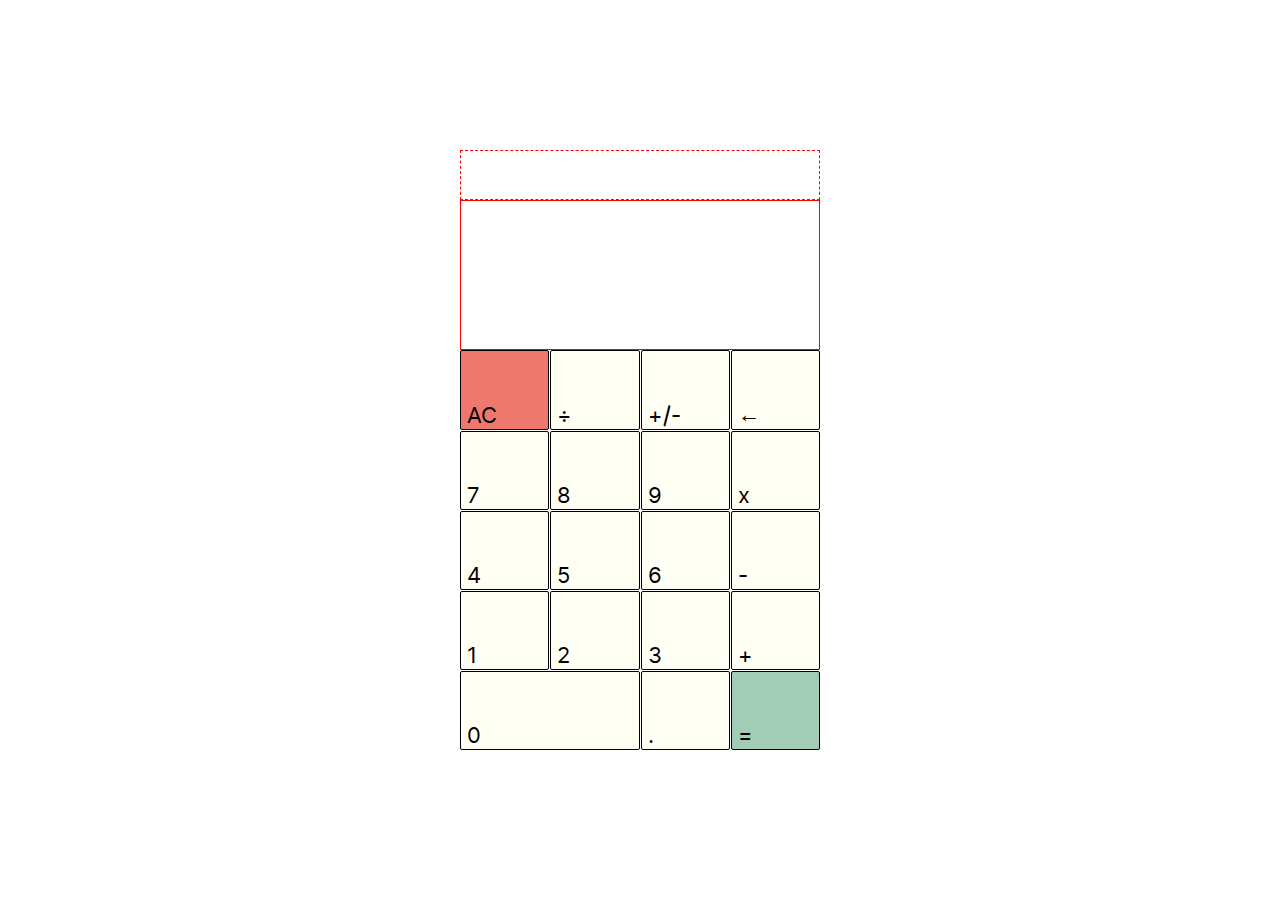
==== index.html @ 16c14b1d "Added fonts" ====
<!DOCTYPE html>
<html lang="en-us">
    <head>
        <meta charset="UTF-8" />
        <meta http-equiv="X-UA-Compatible" content="IE=edge" />
        <meta name="viewport" content="width=device-width, initial-scale=1.0" />
        <meta name="description" content="calculator" />

        <link rel="stylesheet" href="./styles/style.css" />
        <script type="module" src="./scripts/main.js"></script>

        <link
            rel="icon"
            href="data:image/svg+xml,<svg xmlns=%22http://www.w3.org/2000/svg%22 viewBox=%220 0 100 100%22><text y=%22.9em%22 font-size=%2290%22>🤯</text></svg>"
        />
        <!-- 
            🕶 🍔 👻 🤯 🙅 🤣 😭 👍
        -->
        <title>calcu almost done</title>
    </head>
    <body>
        <header></header>
        <main>
            <div id="header"></div>
            <div id="display"></div>

            <div id="keypad">
                <button type="button" data-action="ac">AC</button>
                <button type="button" data-action="operator">÷</button>
                <button type="button" data-action="invert">+/-</button>
                <button type="button" data-action="back">←</button>
                <button type="button" data-action="number">7</button>
                <button type="button" data-action="number">8</button>
                <button type="button" data-action="number">9</button>
                <button type="button" data-action="operator">x</button>
                <button type="button" data-action="number">4</button>
                <button type="button" data-action="number">5</button>
                <button type="button" data-action="number">6</button>
                <button type="button" data-action="operator">-</button>
                <button type="button" data-action="number">1</button>
                <button type="button" data-action="number">2</button>
                <button type="button" data-action="number">3</button>
                <button type="button" data-action="operator">+</button>
                <button type="button" data-action="number">0</button>
                <button type="button" data-action="decimal">.</button>
                <button type="button" data-action="equals">=</button>
            </div>
        </main>
        <footer></footer>
    </body>
</html>
---- styles/style.css ----
/* style.css */

@font-face {
    font-family: 'calc';
    src: url('../fonts/calculator-webfont.woff2') format('woff2'),
        url('../fonts/calculator-webfont.woff') format('woff');
    font-weight: normal;
    font-style: normal;
}

@font-face {
    font-family: 'casio';
    src: url('../fonts/casio-webfont.woff2') format('woff2'),
        url('../fonts/casio-webfont.woff') format('woff');
    font-weight: normal;
    font-style: normal;
}

@font-face {
    font-family: 'inter';
    src: url('../fonts/inter-variablefont_slntwght-webfont.woff2')
            format('woff2'),
        url('../fonts/inter-variablefont_slntwght-webfont.woff') format('woff');
    font-weight: normal;
    font-style: normal;
}

@font-face {
    font-family: 'subjectivity';
    src: url('../fonts/subjectivity-regular-webfont.woff2') format('woff2'),
        url('../fonts/subjectivity-regular-webfont.woff') format('woff');
    font-weight: normal;
    font-style: normal;
}

:root {
    --font: 'inter';
}

html {
    font-family: var(--font), sans-serif;
}

body {
    display: flex;
    flex-flow: column wrap;
    height: 100vh;
    justify-content: center;
    align-items: center;
    font-family: var(--font), sans-serif;
    margin: 0;
    padding: 0;
}

main {
    width: 360px;
    height: 600px;
    display: grid;
    margin: 0;
    padding: 0;
    grid-template-rows: 0.5fr 1.5fr 4fr;
}

#keypad {
    display: grid;
    grid-template-columns: repeat(4, minmax(0, 1fr));
    gap: 1px;
    border-radius: 2px;
}

#header {
    border: 1px dashed red;
}

#display {
    border: 0.5px solid red;
    text-align: end;
    justify-content: center;
    font-size: 3rem;
    overflow: hidden;
    padding: 0.4rem;
}

button:nth-child(1) {
    background-color: #ee786e;
}

button:nth-child(17) {
    grid-column: span 2;
}

button:nth-child(19) {
    background-color: #a2ccb6;
}

button {
    font-family: var(--font), sans-serif;
    font-size: 1.4rem;
    border: 1px solid #000000;
    background-color: #fffff4;
    border-radius: 2px;
    display: inline-flex;
    align-items: flex-end;
}
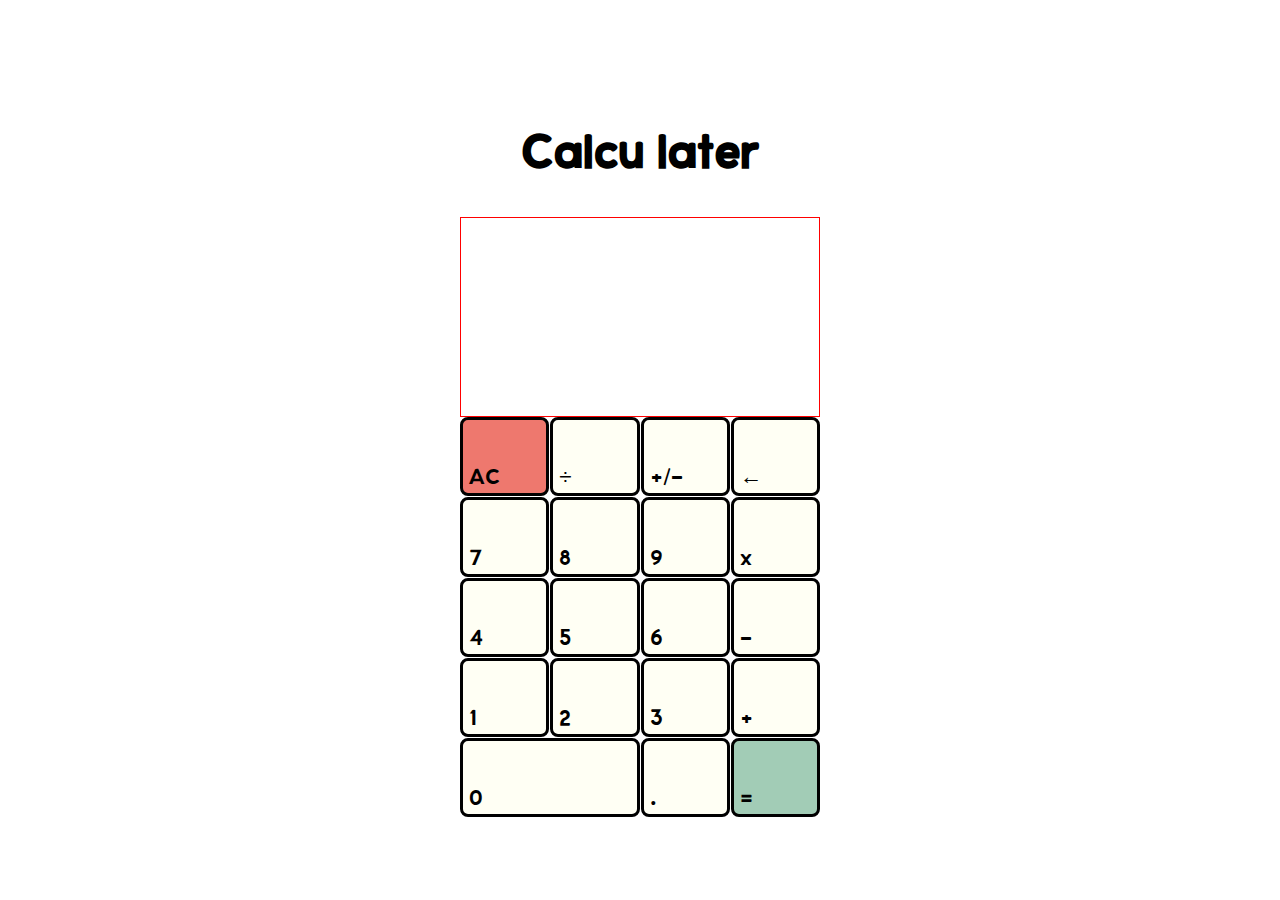
==== commit 0a1d5a93: "Added some more font choices and screen color" ====
--- a/index.html
+++ b/index.html
@@ -19,9 +19,10 @@
         <title>calcu almost done</title>
     </head>
     <body>
-        <header></header>
+        <header>
+            <h1>Calcu later</h1>
+        </header>
         <main>
-            <div id="header"></div>
             <div id="display"></div>
 
             <div id="keypad">
--- a/styles/style.css
+++ b/styles/style.css
@@ -1,20 +1,4 @@
 /* style.css */
-
-@font-face {
-    font-family: 'calc';
-    src: url('../fonts/calculator-webfont.woff2') format('woff2'),
-        url('../fonts/calculator-webfont.woff') format('woff');
-    font-weight: normal;
-    font-style: normal;
-}
-
-@font-face {
-    font-family: 'casio';
-    src: url('../fonts/casio-webfont.woff2') format('woff2'),
-        url('../fonts/casio-webfont.woff') format('woff');
-    font-weight: normal;
-    font-style: normal;
-}
 
 @font-face {
     font-family: 'inter';
@@ -23,18 +7,100 @@
         url('../fonts/inter-variablefont_slntwght-webfont.woff') format('woff');
     font-weight: normal;
     font-style: normal;
+    font-display: auto;
 }
 
 @font-face {
-    font-family: 'subjectivity';
-    src: url('../fonts/subjectivity-regular-webfont.woff2') format('woff2'),
-        url('../fonts/subjectivity-regular-webfont.woff') format('woff');
+    font-family: 'patagonia';
+    src: url('../fonts/newpatagonia-regular-webfont.woff2') format('woff2'),
+        url('../fonts/newpatagonia-regular-webfont.woff') format('woff');
     font-weight: normal;
     font-style: normal;
+    font-display: auto;
+}
+
+@font-face {
+    font-family: 'cheeched_outline';
+    src: url('../fonts/cheechedoutline-regular-webfont.woff2') format('woff2'),
+        url('../fonts/cheechedoutline-regular-webfont.woff') format('woff');
+    font-weight: normal;
+    font-style: normal;
+    font-display: auto;
+}
+
+@font-face {
+    font-family: 'cheeched';
+    src: url('../fonts/cheeched-regular-webfont.woff2') format('woff2'),
+        url('../fonts/cheeched-regular-webfont.woff') format('woff');
+    font-weight: normal;
+    font-style: normal;
+    font-display: auto;
+}
+
+@font-face {
+    font-family: 'ghost_hands';
+    src: url('../fonts/ghosthands-regular-webfont.woff2') format('woff2'),
+        url('../fonts/ghosthands-regular-webfont.woff') format('woff');
+    font-weight: normal;
+    font-style: normal;
+    font-display: auto;
+}
+
+@font-face {
+    font-family: 'shaky';
+    src: url('../fonts/shakybologna-regular-webfont.woff2') format('woff2'),
+        url('../fonts/shakybologna-regular-webfont.woff') format('woff');
+    font-weight: normal;
+    font-style: normal;
+    font-display: auto;
+}
+
+@font-face {
+    font-family: 'swamp_outlined';
+    src: url('../fonts/swampoutlined-regular-webfont.woff2') format('woff2'),
+        url('../fonts/swampoutlined-regular-webfont.woff') format('woff');
+    font-weight: normal;
+    font-style: normal;
+    font-display: auto;
+}
+
+@font-face {
+    font-family: 'swamp';
+    src: url('../fonts/swamp-regular-webfont.woff2') format('woff2'),
+        url('../fonts/swamp-regular-webfont.woff') format('woff');
+    font-weight: normal;
+    font-style: normal;
+    font-display: auto;
+}
+
+@font-face {
+    font-family: 'thefringe';
+    src: url('../fonts/thefringe-regular-webfont.woff2') format('woff2'),
+        url('../fonts/thefringe-regular-webfont.woff') format('woff');
+    font-weight: normal;
+    font-style: normal;
+    font-display: auto;
+}
+
+button {
+    font-family: var(--font), sans-serif;
+    font-size: 1.4rem;
+    border: 3px solid #000000;
+    background-color: #fffff4;
+    border-radius: 8px;
+    display: inline-flex;
+    align-items: flex-end;
+}
+
+h1 {
+    font-size: 3rem;
+    font-family: 'patagonia';
 }
 
 :root {
-    --font: 'inter';
+    /* 3.4 */
+    --font: 'patagonia';
+    --font-size: 3.4rem;
 }
 
 html {
@@ -43,7 +109,7 @@
 
 body {
     display: flex;
-    flex-flow: column wrap;
+    flex-flow: column;
     height: 100vh;
     justify-content: center;
     align-items: center;
@@ -58,7 +124,7 @@
     display: grid;
     margin: 0;
     padding: 0;
-    grid-template-rows: 0.5fr 1.5fr 4fr;
+    grid-template-rows: 2fr 4fr;
 }
 
 #keypad {
@@ -75,10 +141,10 @@
 #display {
     border: 0.5px solid red;
     text-align: end;
-    justify-content: center;
-    font-size: 3rem;
+    font-size: var(--font-size);
     overflow: hidden;
-    padding: 0.4rem;
+    padding: 0.8rem;
+    overflow-wrap: break-word;  
 }
 
 button:nth-child(1) {
@@ -92,13 +158,3 @@
 button:nth-child(19) {
     background-color: #a2ccb6;
 }
-
-button {
-    font-family: var(--font), sans-serif;
-    font-size: 1.4rem;
-    border: 1px solid #000000;
-    background-color: #fffff4;
-    border-radius: 2px;
-    display: inline-flex;
-    align-items: flex-end;
-}
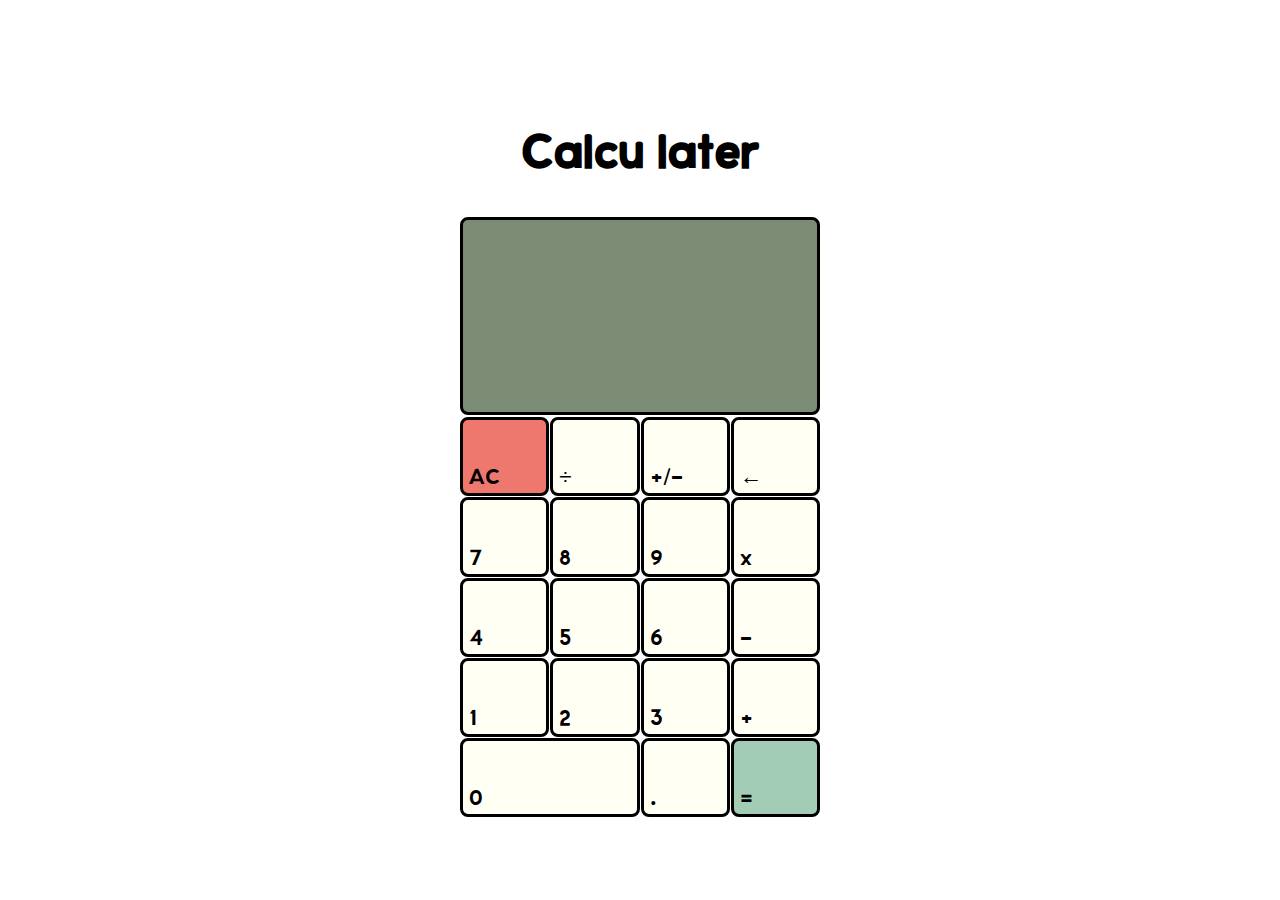
==== commit c7c93876: "Revised notes in code and readme" ====
--- a/index.html
+++ b/index.html
@@ -23,7 +23,7 @@
             <h1>Calcu later</h1>
         </header>
         <main>
-            <div id="display"></div>
+            <div class="invisible-scrollbar" id="display"></div>
 
             <div id="keypad">
                 <button type="button" data-action="ac">AC</button>
--- a/styles/style.css
+++ b/styles/style.css
@@ -87,20 +87,21 @@
     font-size: 1.4rem;
     border: 3px solid #000000;
     background-color: #fffff4;
-    border-radius: 8px;
+    border-radius: var(--border-radius);
     display: inline-flex;
     align-items: flex-end;
 }
 
 h1 {
     font-size: 3rem;
-    font-family: 'patagonia';
+    font-family: var(--font);
 }
 
 :root {
     /* 3.4 */
     --font: 'patagonia';
     --font-size: 3.4rem;
+    --border-radius: 8px;
 }
 
 html {
@@ -131,20 +132,21 @@
     display: grid;
     grid-template-columns: repeat(4, minmax(0, 1fr));
     gap: 1px;
-    border-radius: 2px;
-}
-
-#header {
-    border: 1px dashed red;
+    border-radius: var(--border-radius);
 }
 
 #display {
-    border: 0.5px solid red;
+    border: 3px solid black;
     text-align: end;
     font-size: var(--font-size);
-    overflow: hidden;
+    overflow-y: scroll;
     padding: 0.8rem;
-    overflow-wrap: break-word;  
+    overflow-wrap: break-word;
+
+    background-color: hsl(100, 9%, 50%);
+    color: hsl(0, 0%, 21%);
+    border-radius: var(--border-radius);
+    margin-bottom: 2px;
 }
 
 button:nth-child(1) {
@@ -158,3 +160,11 @@
 button:nth-child(19) {
     background-color: #a2ccb6;
 }
+
+/* https://stackoverflow.com/questions/9664325/style-the-scrollbar-with-css-in-google-chrome-webkit */
+.invisible-scrollbar {
+    scrollbar-width: none;
+}
+.invisible-scrollbar::-webkit-scrollbar {
+    display: none;
+}
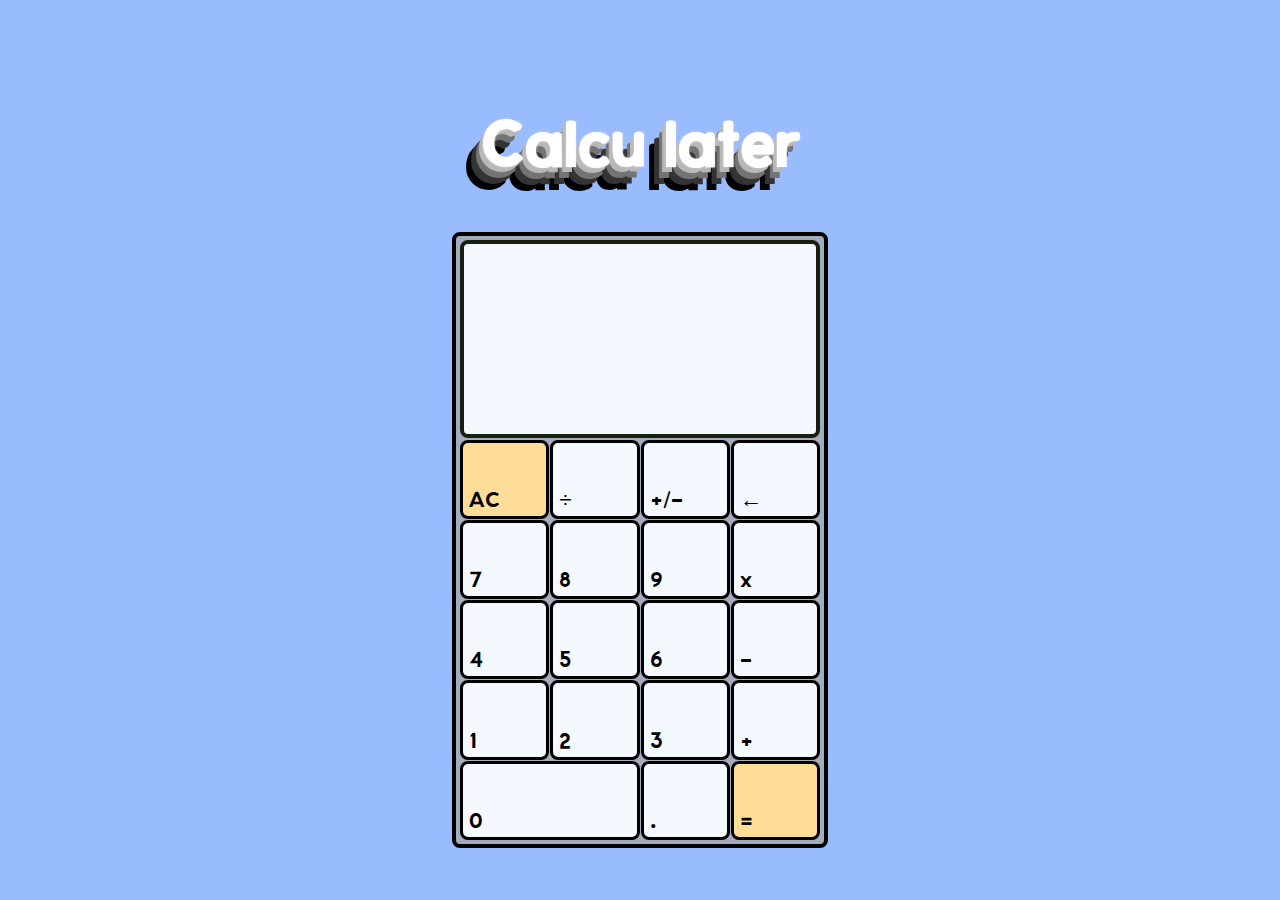
==== commit 943a1bed: "Changed how audio is added to page" ====
--- a/index.html
+++ b/index.html
@@ -48,5 +48,9 @@
             </div>
         </main>
         <footer></footer>
+
+        <audio id="key1" src="./sounds/key.ogg"></audio>
+        <audio id="key2" src="./sounds/key-2.ogg"></audio>
+
     </body>
 </html>
--- a/styles/style.css
+++ b/styles/style.css
@@ -19,89 +19,44 @@
     font-display: auto;
 }
 
-@font-face {
-    font-family: 'cheeched_outline';
-    src: url('../fonts/cheechedoutline-regular-webfont.woff2') format('woff2'),
-        url('../fonts/cheechedoutline-regular-webfont.woff') format('woff');
-    font-weight: normal;
-    font-style: normal;
-    font-display: auto;
-}
-
-@font-face {
-    font-family: 'cheeched';
-    src: url('../fonts/cheeched-regular-webfont.woff2') format('woff2'),
-        url('../fonts/cheeched-regular-webfont.woff') format('woff');
-    font-weight: normal;
-    font-style: normal;
-    font-display: auto;
-}
-
-@font-face {
-    font-family: 'ghost_hands';
-    src: url('../fonts/ghosthands-regular-webfont.woff2') format('woff2'),
-        url('../fonts/ghosthands-regular-webfont.woff') format('woff');
-    font-weight: normal;
-    font-style: normal;
-    font-display: auto;
-}
-
-@font-face {
-    font-family: 'shaky';
-    src: url('../fonts/shakybologna-regular-webfont.woff2') format('woff2'),
-        url('../fonts/shakybologna-regular-webfont.woff') format('woff');
-    font-weight: normal;
-    font-style: normal;
-    font-display: auto;
-}
-
-@font-face {
-    font-family: 'swamp_outlined';
-    src: url('../fonts/swampoutlined-regular-webfont.woff2') format('woff2'),
-        url('../fonts/swampoutlined-regular-webfont.woff') format('woff');
-    font-weight: normal;
-    font-style: normal;
-    font-display: auto;
-}
-
-@font-face {
-    font-family: 'swamp';
-    src: url('../fonts/swamp-regular-webfont.woff2') format('woff2'),
-        url('../fonts/swamp-regular-webfont.woff') format('woff');
-    font-weight: normal;
-    font-style: normal;
-    font-display: auto;
-}
-
-@font-face {
-    font-family: 'thefringe';
-    src: url('../fonts/thefringe-regular-webfont.woff2') format('woff2'),
-        url('../fonts/thefringe-regular-webfont.woff') format('woff');
-    font-weight: normal;
-    font-style: normal;
-    font-display: auto;
-}
-
-button {
-    font-family: var(--font), sans-serif;
-    font-size: 1.4rem;
-    border: 3px solid #000000;
-    background-color: #fffff4;
-    border-radius: var(--border-radius);
-    display: inline-flex;
-    align-items: flex-end;
-}
-
-h1 {
-    font-size: 3rem;
-    font-family: var(--font);
-}
-
 :root {
     /* 3.4 */
     --font: 'patagonia';
     --font-size: 3.4rem;
     --border-radius: 8px;
+
+    /* xandu hsl(100, 9%, 50%) */
+    --screen: #7c8b74;
+    --purple: #9999cc;
+    --white: #f5fbf2;
+    --blue: #00bfff;
+    --dark-blue: #0070c9;
+    --black: #15210e;
+    --light-brown: #f6edd9;
+    --off-white: #f6edd9;
+    --orange: #ffd588;
+    --slate: #6b88b2;
+    --yellow: #ffd588;
+    --red: #c06f7a;
+    --bright-green: #68bf48;
+
+    /* 00c3fc */
+    --dark-green: #364954;
+    --pink: #f66e7b;
+
+    /* #99bbff */
+    --light-blue: hsl(220deg 100% 80%);
+    --light-red: #ee2f46;
+    --dark-b: #00c3fc;
+    --light-w: #fffce8;
+    --light-orange: #768bac;
+
+    --background: #99bbff;
+    --equals: #ffdd99;
+    --ac: #ffdd99;
+    --button: #f4f9ff;
+    --display: #f4f9ff;
+    --main: #a5abbd;
 }
 
 html {
@@ -117,15 +72,47 @@
     font-family: var(--font), sans-serif;
     margin: 0;
     padding: 0;
+    background-color: var(--background);
+}
+
+h1 {
+    font-size: 4rem;
+    font-family: var(--font);
+    /* -webkit-text-stroke: 0.5px black; */
+    color: white;
+    text-shadow: 0 0 2px #dfdfdf, -4px 5px 0 #b8b8b8, -7px 11px 0 #747474,
+        -12px 17px 0 #343434, -17px 23px 0 #000;
 }
 
 main {
+    border: 4px solid black;
     width: 360px;
     height: 600px;
     display: grid;
     margin: 0;
     padding: 0;
     grid-template-rows: 2fr 4fr;
+
+    background-color: var(--main);
+
+    border-radius: var(--border-radius);
+    padding: 4px;
+}
+
+#display {
+    border: 4px solid var(--black);
+    text-align: end;
+    font-size: var(--font-size);
+    overflow-y: scroll;
+    padding: 0.8rem;
+    overflow-wrap: break-word;
+
+    /* background-color: hsl(100, 9%, 50%); */
+    /* background-color: var(--dark-green); */
+    background-color: var(--display);
+    color: hsl(0, 0%, 11%);
+    border-radius: var(--border-radius);
+    margin-bottom: 2px;
 }
 
 #keypad {
@@ -135,22 +122,21 @@
     border-radius: var(--border-radius);
 }
 
-#display {
-    border: 3px solid black;
-    text-align: end;
-    font-size: var(--font-size);
-    overflow-y: scroll;
-    padding: 0.8rem;
-    overflow-wrap: break-word;
+button {
+    font-family: var(--font), sans-serif;
+    font-size: 1.4rem;
+    border: 3px solid #000000;
 
-    background-color: hsl(100, 9%, 50%);
-    color: hsl(0, 0%, 21%);
+    background-color: var(--button);
+
     border-radius: var(--border-radius);
-    margin-bottom: 2px;
+    display: inline-flex;
+    align-items: flex-end;
+    user-select: none;
 }
 
 button:nth-child(1) {
-    background-color: #ee786e;
+    background-color: var(--ac);
 }
 
 button:nth-child(17) {
@@ -158,7 +144,7 @@
 }
 
 button:nth-child(19) {
-    background-color: #a2ccb6;
+    background-color: var(--equals);
 }
 
 /* https://stackoverflow.com/questions/9664325/style-the-scrollbar-with-css-in-google-chrome-webkit */
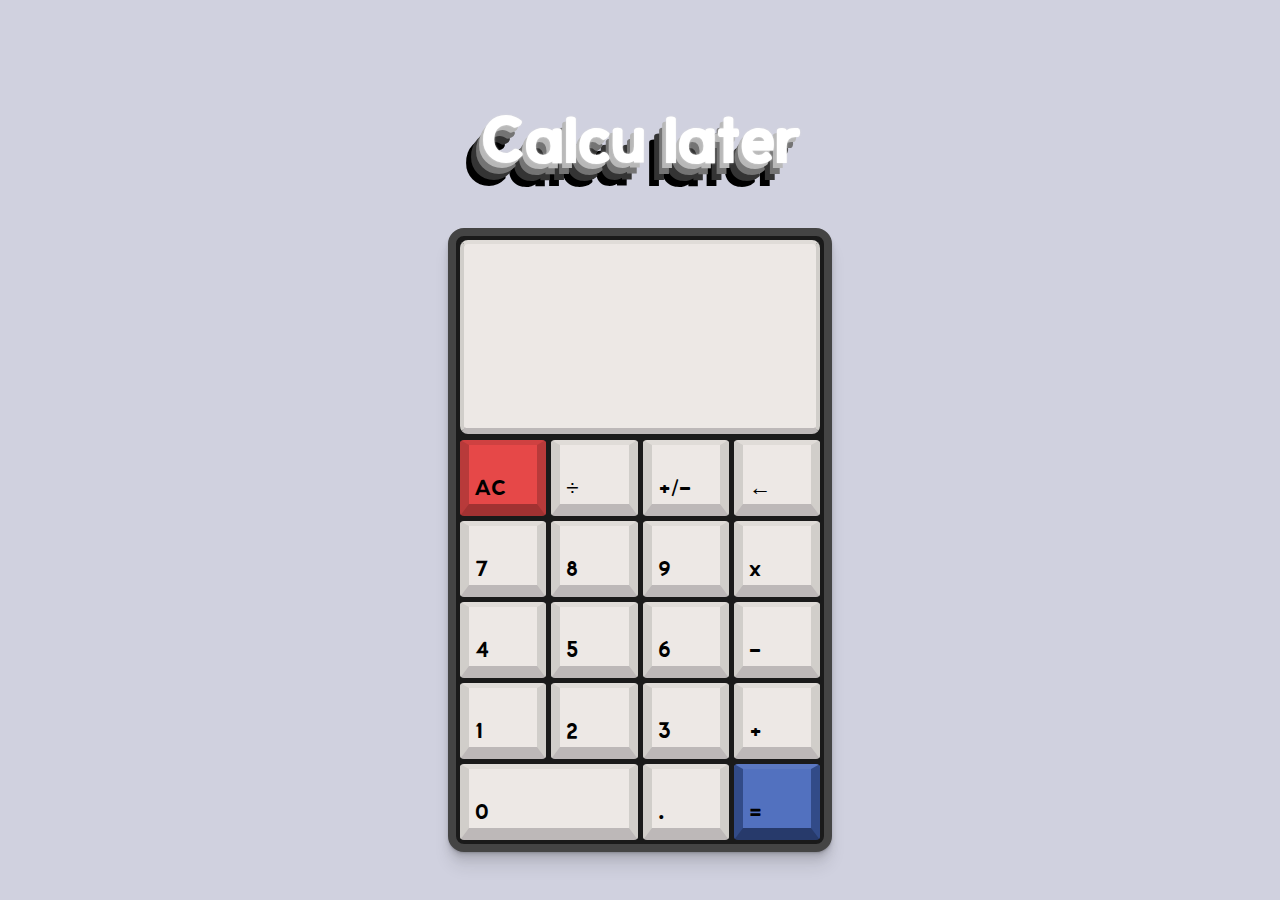
==== commit e459e9ff: "Checking colors on mobile" ====
--- a/index.html
+++ b/index.html
@@ -22,6 +22,7 @@
         <header>
             <h1>Calcu later</h1>
         </header>
+
         <main>
             <div class="invisible-scrollbar" id="display"></div>
 
@@ -47,10 +48,10 @@
                 <button type="button" data-action="equals">=</button>
             </div>
         </main>
+
         <footer></footer>
 
         <audio id="key1" src="./sounds/key.ogg"></audio>
         <audio id="key2" src="./sounds/key-2.ogg"></audio>
-
     </body>
 </html>
--- a/styles/style.css
+++ b/styles/style.css
@@ -20,43 +20,17 @@
 }
 
 :root {
-    /* 3.4 */
     --font: 'patagonia';
     --font-size: 3.4rem;
     --border-radius: 8px;
-
-    /* xandu hsl(100, 9%, 50%) */
-    --screen: #7c8b74;
-    --purple: #9999cc;
-    --white: #f5fbf2;
-    --blue: #00bfff;
-    --dark-blue: #0070c9;
-    --black: #15210e;
-    --light-brown: #f6edd9;
-    --off-white: #f6edd9;
-    --orange: #ffd588;
-    --slate: #6b88b2;
-    --yellow: #ffd588;
-    --red: #c06f7a;
-    --bright-green: #68bf48;
-
-    /* 00c3fc */
-    --dark-green: #364954;
-    --pink: #f66e7b;
-
-    /* #99bbff */
-    --light-blue: hsl(220deg 100% 80%);
-    --light-red: #ee2f46;
-    --dark-b: #00c3fc;
-    --light-w: #fffce8;
-    --light-orange: #768bac;
-
-    --background: #99bbff;
+    --background: #d0d1df;
     --equals: #ffdd99;
-    --ac: #ffdd99;
-    --button: #f4f9ff;
+    --ac: #5271bf;
+    --button: #1a1a1a;
     --display: #f4f9ff;
-    --main: #a5abbd;
+    --main: #1a1a1a;
+    --border-main: 4px solid #000000;
+    --border-buttons: 2px solid #000000;
 }
 
 html {
@@ -64,15 +38,15 @@
 }
 
 body {
+    font-family: var(--font), sans-serif;
+    background-color: var(--background);
     display: flex;
     flex-flow: column;
     height: 100vh;
     justify-content: center;
     align-items: center;
-    font-family: var(--font), sans-serif;
     margin: 0;
     padding: 0;
-    background-color: var(--background);
 }
 
 h1 {
@@ -85,58 +59,82 @@
 }
 
 main {
-    border: 4px solid black;
+    /* border: var(--border-main);
+    background-color: var(--main);
+    border-radius: var(--border-radius); */
+
     width: 360px;
     height: 600px;
     display: grid;
     margin: 0;
-    padding: 0;
     grid-template-rows: 2fr 4fr;
 
-    background-color: var(--main);
+    padding: 4px;
 
-    border-radius: var(--border-radius);
-    padding: 4px;
+    background: #1a1a1a;
+    border-color: rgb(68, 68, 68);
+
+    border-style: solid;
+    /* border-width: 2px 2px 2px; */
+    box-shadow: 0 1px 1px hsl(0deg 0% 0% / 0.075),
+        0 2px 2px hsl(0deg 0% 0% / 0.075), 0 4px 4px hsl(0deg 0% 0% / 0.075),
+        0 8px 8px hsl(0deg 0% 0% / 0.075), 0 16px 16px hsl(0deg 0% 0% / 0.075);
+    border-width: 8px;
+    border-radius: 16px;
+    flex-shrink: 0;
 }
 
 #display {
-    border: 4px solid var(--black);
-    text-align: end;
+    border: var(--border-main);
+    background-color: var(--display);
+    border-radius: 8px;
     font-size: var(--font-size);
+
     overflow-y: scroll;
     padding: 0.8rem;
     overflow-wrap: break-word;
+    text-align: end;
 
-    /* background-color: hsl(100, 9%, 50%); */
-    /* background-color: var(--dark-green); */
-    background-color: var(--display);
+    margin-bottom: 6px;
     color: hsl(0, 0%, 11%);
-    border-radius: var(--border-radius);
-    margin-bottom: 2px;
+
+    background: #ede8e5;
+    border-color: #e0dcd8 #d1ceca #bdb8b8;
+    border-radius: 8px;
+    border-style: solid;
+    border-width: 4px 4px 6px;
 }
 
 #keypad {
+    border-radius: 8px;
+
     display: grid;
     grid-template-columns: repeat(4, minmax(0, 1fr));
-    gap: 1px;
-    border-radius: var(--border-radius);
+    gap: 5px;
 }
 
 button {
-    font-family: var(--font), sans-serif;
     font-size: 1.4rem;
-    border: 3px solid #000000;
-
-    background-color: var(--button);
-
-    border-radius: var(--border-radius);
     display: inline-flex;
     align-items: flex-end;
     user-select: none;
+    font-family: var(--font), sans-serif;
+
+    background: #ede8e5;
+    border-color: #e0dcd8 #d1ceca #bdb8b8;
+    border-radius: 4px;
+    border-style: solid;
+    border-width: 5px 9px 12px;
+}
+
+button:active {
+    transform: translateY(2px);
 }
 
 button:nth-child(1) {
-    background-color: var(--ac);
+    /* background-color: var(--ac); */
+    background: #e64848;
+    border-color: #cf4141 #b83a3a #a13232;
 }
 
 button:nth-child(17) {
@@ -144,7 +142,9 @@
 }
 
 button:nth-child(19) {
-    background-color: var(--equals);
+    /* background-color: var(--equals); */
+    background: #5271bf;
+    border-color: #5b78c2 #324b88 #273a6b;
 }
 
 /* https://stackoverflow.com/questions/9664325/style-the-scrollbar-with-css-in-google-chrome-webkit */
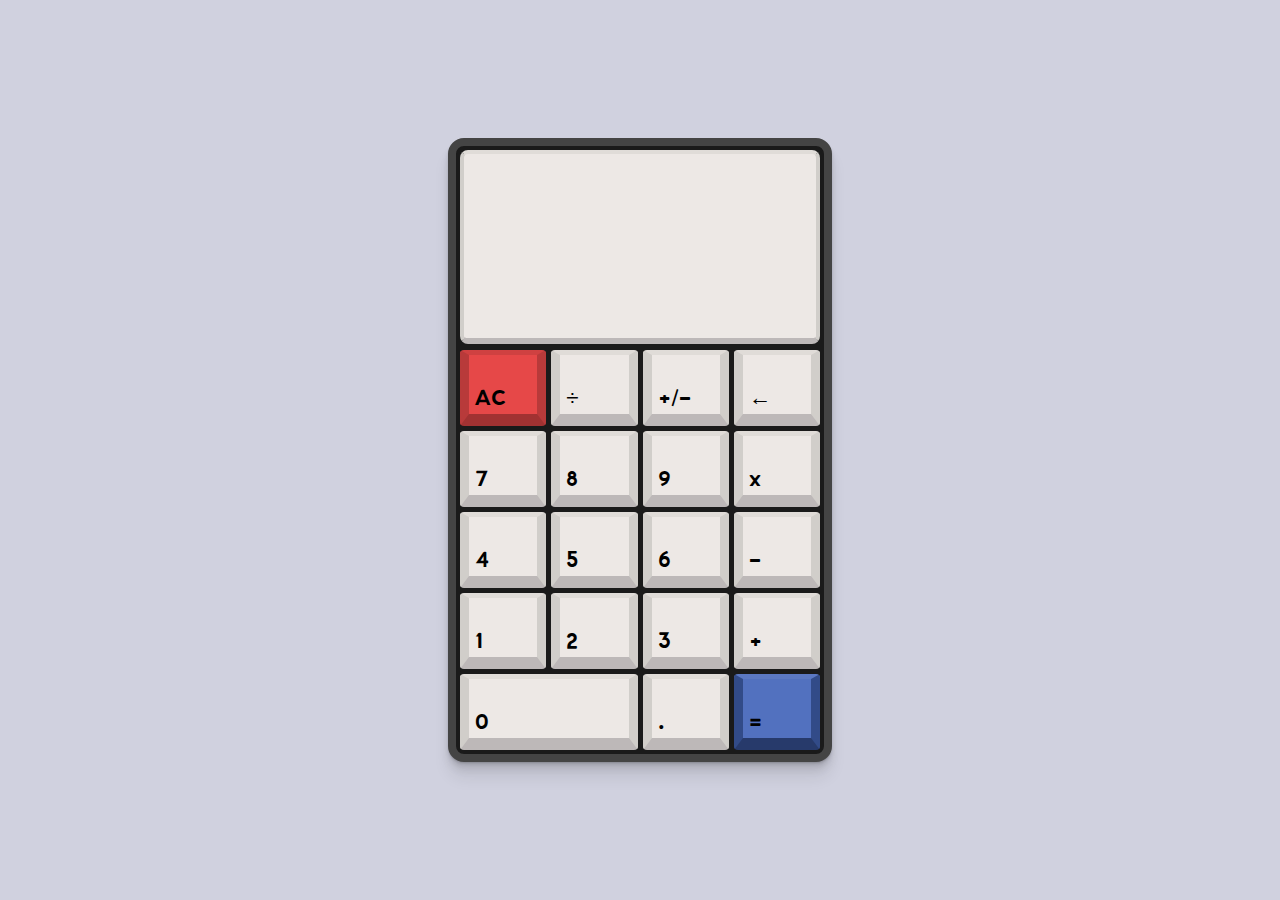
==== commit 8710b55e: "Changed font" ====
--- a/index.html
+++ b/index.html
@@ -9,6 +9,12 @@
         <link rel="stylesheet" href="./styles/style.css" />
         <script type="module" src="./scripts/main.js"></script>
 
+        <link rel="preconnect" href="https://fonts.googleapis.com" />
+        <link rel="preconnect" href="https://fonts.gstatic.com" crossorigin />
+        <link
+            href="https://fonts.googleapis.com/css2?family=Roboto:wght@500&display=swap"
+            rel="stylesheet"
+        />
         <link
             rel="icon"
             href="data:image/svg+xml,<svg xmlns=%22http://www.w3.org/2000/svg%22 viewBox=%220 0 100 100%22><text y=%22.9em%22 font-size=%2290%22>🤯</text></svg>"
@@ -19,9 +25,7 @@
         <title>calcu almost done</title>
     </head>
     <body>
-        <header>
-            <h1>Calcu later</h1>
-        </header>
+        <header></header>
 
         <main>
             <div class="invisible-scrollbar" id="display"></div>
@@ -53,5 +57,6 @@
 
         <audio id="key1" src="./sounds/key.ogg"></audio>
         <audio id="key2" src="./sounds/key-2.ogg"></audio>
+        <audio id="morty" src="./sounds/morty.ogg"></audio>
     </body>
 </html>
--- a/styles/style.css
+++ b/styles/style.css
@@ -1,14 +1,4 @@
 /* style.css */
-
-@font-face {
-    font-family: 'inter';
-    src: url('../fonts/inter-variablefont_slntwght-webfont.woff2')
-            format('woff2'),
-        url('../fonts/inter-variablefont_slntwght-webfont.woff') format('woff');
-    font-weight: normal;
-    font-style: normal;
-    font-display: auto;
-}
 
 @font-face {
     font-family: 'patagonia';
@@ -19,8 +9,18 @@
     font-display: auto;
 }
 
+@font-face {
+    font-family: 'roboto';
+    src: url('../fonts/roboto-regular-webfont.woff2') format('woff2'),
+        url('../fonts/roboto-regular-webfont.woff') format('woff');
+    font-weight: normal;
+    font-style: normal;
+    font-display: auto;
+}
+
 :root {
     --font: 'patagonia';
+
     --font-size: 3.4rem;
     --border-radius: 8px;
     --background: #d0d1df;
@@ -47,15 +47,6 @@
     align-items: center;
     margin: 0;
     padding: 0;
-}
-
-h1 {
-    font-size: 4rem;
-    font-family: var(--font);
-    /* -webkit-text-stroke: 0.5px black; */
-    color: white;
-    text-shadow: 0 0 2px #dfdfdf, -4px 5px 0 #b8b8b8, -7px 11px 0 #747474,
-        -12px 17px 0 #343434, -17px 23px 0 #000;
 }
 
 main {
@@ -85,19 +76,22 @@
 }
 
 #display {
+    font-family: 'roboto';
+
     border: var(--border-main);
     background-color: var(--display);
     border-radius: 8px;
     font-size: var(--font-size);
-
     overflow-y: scroll;
     padding: 0.8rem;
     overflow-wrap: break-word;
     text-align: end;
 
     margin-bottom: 6px;
-    color: hsl(0, 0%, 11%);
+    /* color: hsl(0, 0%, 11%); */
+    color: rgb(46, 46, 46);
 
+    font-weight: 500;
     background: #ede8e5;
     border-color: #e0dcd8 #d1ceca #bdb8b8;
     border-radius: 8px;
@@ -128,7 +122,7 @@
 }
 
 button:active {
-    transform: translateY(2px);
+    transform: translateY(3px);
 }
 
 button:nth-child(1) {
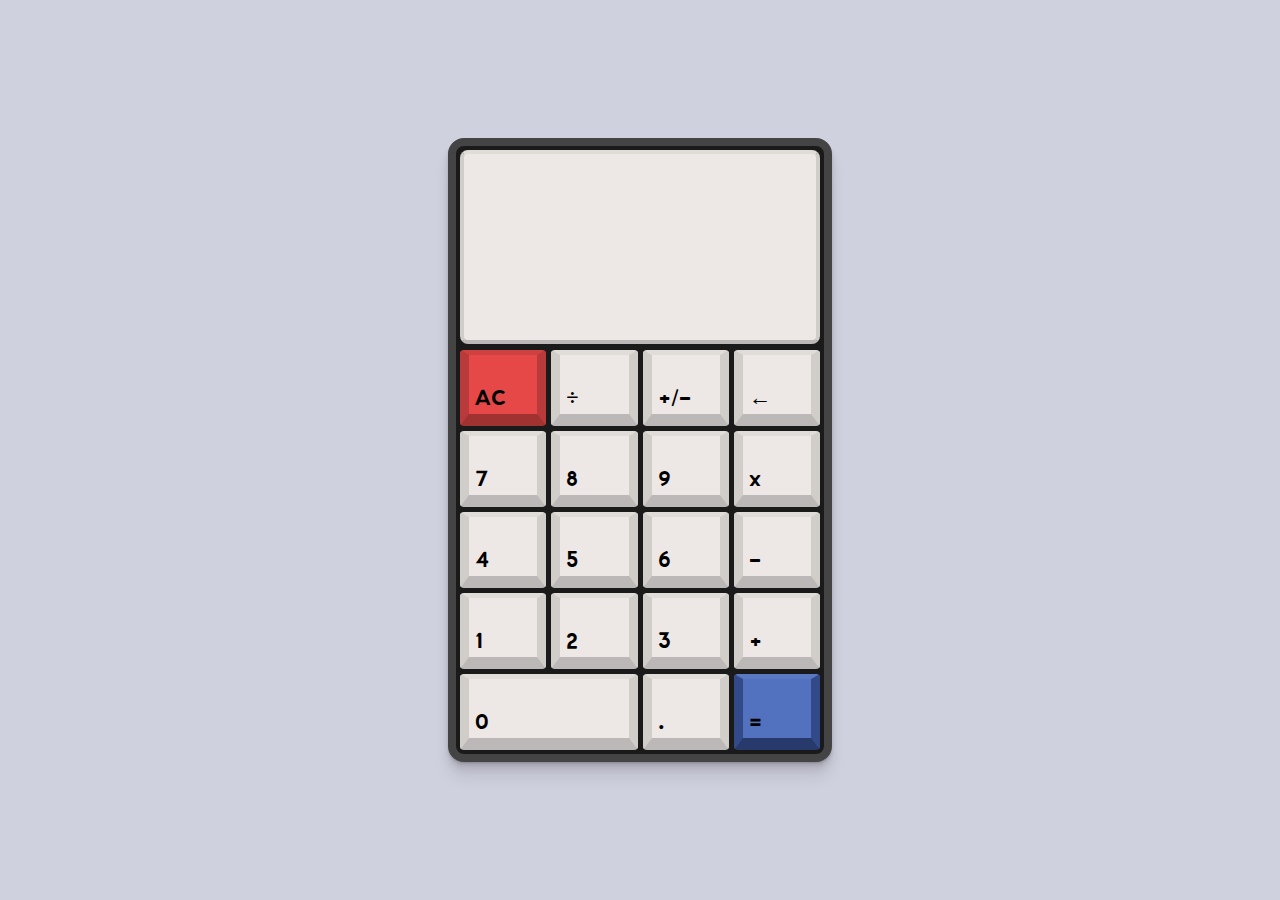
==== commit bd1feb51: "Beginning of the end" ====
--- a/index.html
+++ b/index.html
@@ -2,39 +2,33 @@
 <html lang="en-us">
     <head>
         <meta charset="UTF-8" />
-        <meta http-equiv="X-UA-Compatible" content="IE=edge" />
         <meta name="viewport" content="width=device-width, initial-scale=1.0" />
         <meta name="description" content="calculator" />
 
         <link rel="stylesheet" href="./styles/style.css" />
         <script type="module" src="./scripts/main.js"></script>
 
-        <link rel="preconnect" href="https://fonts.googleapis.com" />
-        <link rel="preconnect" href="https://fonts.gstatic.com" crossorigin />
-        <link
-            href="https://fonts.googleapis.com/css2?family=Roboto:wght@500&display=swap"
-            rel="stylesheet"
-        />
         <link
             rel="icon"
-            href="data:image/svg+xml,<svg xmlns=%22http://www.w3.org/2000/svg%22 viewBox=%220 0 100 100%22><text y=%22.9em%22 font-size=%2290%22>🤯</text></svg>"
+            href="data:image/svg+xml,<svg xmlns=%22http://www.w3.org/2000/svg%22 viewBox=%220 0 100 100%22><text y=%22.9em%22 font-size=%2290%22>👻</text></svg>"
         />
         <!-- 
             🕶 🍔 👻 🤯 🙅 🤣 😭 👍
         -->
-        <title>calcu almost done</title>
+        <title>calculator</title>
     </head>
     <body>
-        <header></header>
-
         <main>
             <div class="invisible-scrollbar" id="display"></div>
-
             <div id="keypad">
                 <button type="button" data-action="ac">AC</button>
-                <button type="button" data-action="operator">÷</button>
+                <button type="button" data-action="operator">
+                    <b>÷</b>
+                </button>
                 <button type="button" data-action="invert">+/-</button>
-                <button type="button" data-action="back">←</button>
+                <button type="button" data-action="back">
+                    <b>←</b>
+                </button>
                 <button type="button" data-action="number">7</button>
                 <button type="button" data-action="number">8</button>
                 <button type="button" data-action="number">9</button>
@@ -52,9 +46,6 @@
                 <button type="button" data-action="equals">=</button>
             </div>
         </main>
-
-        <footer></footer>
-
         <audio id="key1" src="./sounds/key.ogg"></audio>
         <audio id="key2" src="./sounds/key-2.ogg"></audio>
         <audio id="morty" src="./sounds/morty.ogg"></audio>
--- a/styles/style.css
+++ b/styles/style.css
@@ -18,28 +18,8 @@
     font-display: auto;
 }
 
-:root {
-    --font: 'patagonia';
-
-    --font-size: 3.4rem;
-    --border-radius: 8px;
-    --background: #d0d1df;
-    --equals: #ffdd99;
-    --ac: #5271bf;
-    --button: #1a1a1a;
-    --display: #f4f9ff;
-    --main: #1a1a1a;
-    --border-main: 4px solid #000000;
-    --border-buttons: 2px solid #000000;
-}
-
-html {
-    font-family: var(--font), sans-serif;
-}
-
 body {
-    font-family: var(--font), sans-serif;
-    background-color: var(--background);
+    background-color: #d0d1df;
     display: flex;
     flex-flow: column;
     height: 100vh;
@@ -50,70 +30,55 @@
 }
 
 main {
-    /* border: var(--border-main);
-    background-color: var(--main);
-    border-radius: var(--border-radius); */
-
     width: 360px;
     height: 600px;
     display: grid;
-    margin: 0;
-    grid-template-rows: 2fr 4fr;
-
+    flex-shrink: 0;
+    grid-template-rows: 1fr 2fr;
     padding: 4px;
 
     background: #1a1a1a;
-    border-color: rgb(68, 68, 68);
+    border-color: #444444;
+    border-style: solid;
+    border-width: 8px;
+    border-radius: 16px;
 
-    border-style: solid;
-    /* border-width: 2px 2px 2px; */
+    /* https://www.joshwcomeau.com/css/designing-shadows/ */
     box-shadow: 0 1px 1px hsl(0deg 0% 0% / 0.075),
         0 2px 2px hsl(0deg 0% 0% / 0.075), 0 4px 4px hsl(0deg 0% 0% / 0.075),
         0 8px 8px hsl(0deg 0% 0% / 0.075), 0 16px 16px hsl(0deg 0% 0% / 0.075);
-    border-width: 8px;
-    border-radius: 16px;
-    flex-shrink: 0;
 }
 
 #display {
     font-family: 'roboto';
-
-    border: var(--border-main);
-    background-color: var(--display);
-    border-radius: 8px;
-    font-size: var(--font-size);
+    font-size: 3.2rem;
     overflow-y: scroll;
     padding: 0.8rem;
     overflow-wrap: break-word;
     text-align: end;
-
     margin-bottom: 6px;
-    /* color: hsl(0, 0%, 11%); */
-    color: rgb(46, 46, 46);
-
-    font-weight: 500;
+    color: #444444;
+    font-weight: 900;
     background: #ede8e5;
     border-color: #e0dcd8 #d1ceca #bdb8b8;
     border-radius: 8px;
     border-style: solid;
-    border-width: 4px 4px 6px;
+    border-width: 4px 4px 4px;
 }
 
 #keypad {
     border-radius: 8px;
-
     display: grid;
+    gap: 5px;
     grid-template-columns: repeat(4, minmax(0, 1fr));
-    gap: 5px;
 }
 
 button {
+    font-family: 'patagonia';
     font-size: 1.4rem;
     display: inline-flex;
     align-items: flex-end;
     user-select: none;
-    font-family: var(--font), sans-serif;
-
     background: #ede8e5;
     border-color: #e0dcd8 #d1ceca #bdb8b8;
     border-radius: 4px;
@@ -126,7 +91,6 @@
 }
 
 button:nth-child(1) {
-    /* background-color: var(--ac); */
     background: #e64848;
     border-color: #cf4141 #b83a3a #a13232;
 }
@@ -136,7 +100,6 @@
 }
 
 button:nth-child(19) {
-    /* background-color: var(--equals); */
     background: #5271bf;
     border-color: #5b78c2 #324b88 #273a6b;
 }
